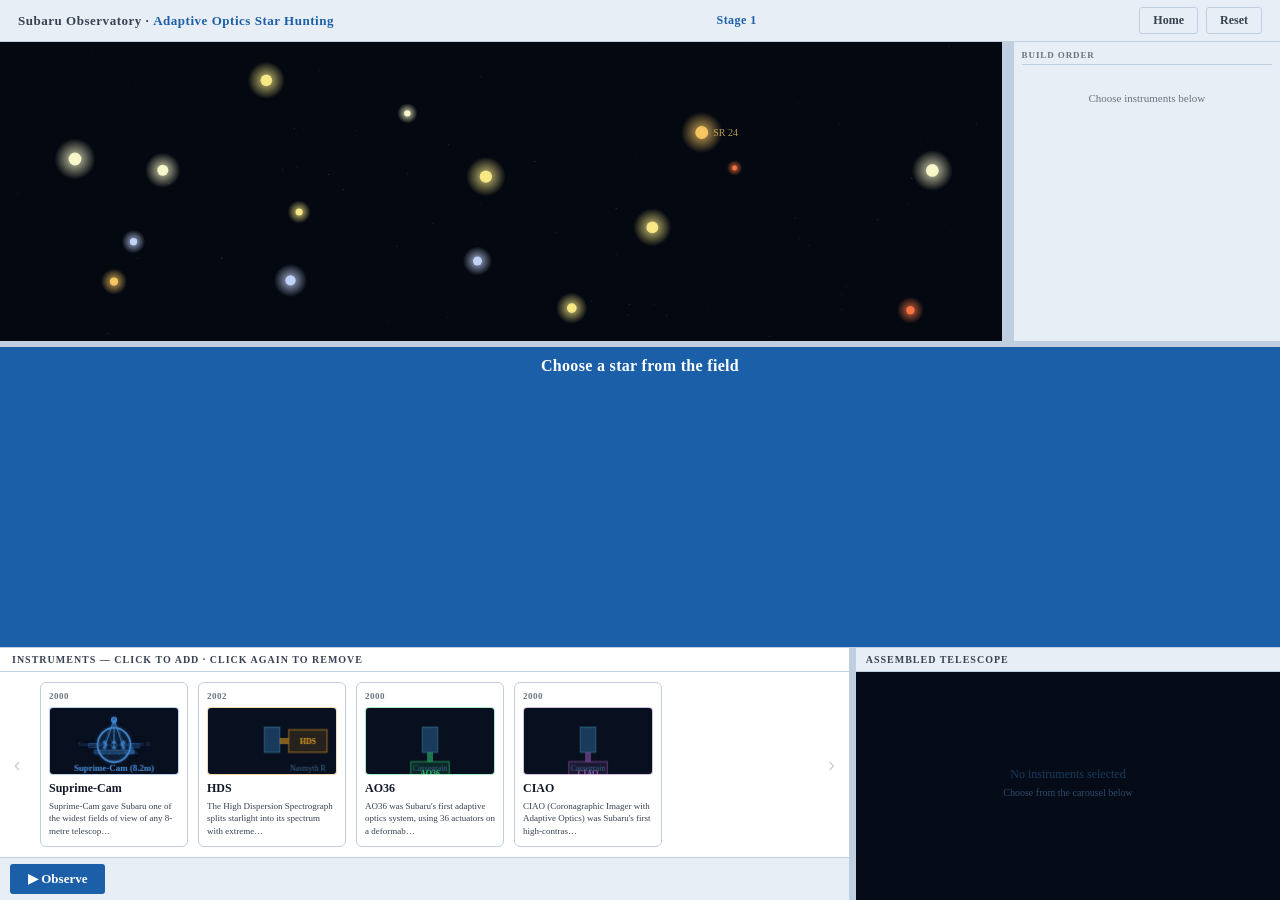
==== games/ao-hunter/index.html @ 118914b2 "feat: add Adaptive Optics Star Hunting game, games/ao-hunter/ — new beginner direct-imaging game (re" ====
<!DOCTYPE html>
<html lang="en">
<head>
<meta charset="UTF-8">
<meta name="viewport" content="width=device-width,initial-scale=1.0">
<title>Adaptive Optics Star Hunting — Subaru Observatory</title>
<link rel="stylesheet" href="css/game.css">
</head>
<body>

<!-- REWARD OVERLAY -->
<div id="reward-overlay"></div>

<div class="shell">

  <!-- NAV -->
  <nav>
    <div class="nav-logo">Subaru Observatory · <span>Adaptive Optics Star Hunting</span></div>
    <span id="stage-label">Stage 1</span>
    <div class="nav-right">
      <button class="nav-btn" id="pm-btn">Show proper motion</button>
      <button class="nav-btn" onclick="window.location.href='../../index.html'">Home</button>
      <button class="nav-btn" onclick="if(confirm('Reset all progress?')){resetProgress();location.reload();}">Reset</button>
    </div>
  </nav>

  <!-- UPPER ROW: star field | star view | pallet -->
  <div class="upper-row">

    <!-- Star field (expands when no star selected) -->
    <div id="sf-wrap">
      <canvas id="sf-canvas"></canvas>
    </div>

    <div class="v-divider" id="div-sf-sv"></div>
    <!-- Current targeted star view -->
    <div id="sv-wrap" style="display:none;">
      <canvas id="sv-canvas"></canvas>
    </div>

    <div class="v-divider" id="div-sv-pallet"></div>
    <!-- Instrument order pallet -->
    <div id="pallet-col">
      <div class="pallet-label">Build order</div>
      <div class="pallet-empty">Choose instruments below</div>
    </div>

  </div><!-- end upper-row -->

  <!-- Drag handle between upper row and instruction bar (resizes upper/lower split) -->
  <div class="h-divider" id="div-upper-lower"></div>

  <!-- INSTRUCTION BAR — drag to resize upper/lower split -->
  <div id="instruction-bar" title="Drag to resize">Choose a star from the field on the left.</div>

  <!-- LOWER ROW: carousel | construction -->
  <div class="lower-row">

    <!-- Instrument carousel -->
    <div class="carousel-wrap">
      <div class="carousel-header">Instruments — click to add · click again to remove</div>
      <div class="carousel-body">
        <button class="carousel-arrow" id="carousel-left" onclick="carouselLeft()">‹</button>
        <div id="carousel-rail"></div>
        <button class="carousel-arrow" id="carousel-right" onclick="carouselRight()">›</button>
      </div>
      <div class="carousel-footer">
        <button id="observe-btn">▶ Observe</button>
        <div id="result-banner"></div>
      </div>
    </div>

    <div class="v-divider" id="div-carousel-construct"></div>
    <!-- Construction / assembled telescope view -->
    <div class="construction-wrap">
      <div class="construction-header">Assembled telescope</div>
      <canvas id="construction-canvas"></canvas>
    </div>

  </div>

</div><!-- end shell -->

<!-- Hidden demo input — revealed by pressing Shift+D twice -->
<input id="demo-code-input" type="text" placeholder="demo code…" autocomplete="off" spellcheck="false">

<script>
// Reveal demo input on Shift+D twice
let demoKeyCount=0;
document.addEventListener('keydown',e=>{
  if(e.shiftKey&&e.key==='D'){
    demoKeyCount++;
    if(demoKeyCount>=2){
      demoKeyCount=0;
      const inp=document.getElementById('demo-code-input');
      inp.classList.toggle('visible');
      if(inp.classList.contains('visible')) inp.focus();
    }
  } else { demoKeyCount=0; }
});
</script>

<!-- Scripts in dependency order -->
<script src="js/data-instruments.js"></script>
<script src="js/data-stars.js"></script>
<script src="js/state.js"></script>
<script src="js/starfield.js"></script>
<script src="js/starview.js"></script>
<script src="js/instruments.js"></script>
<script src="js/game.js"></script>


<script>
/* ── Resize drag handles ── */
(function() {
  // Horizontal drag: dragging right → left panel grows
  function hDrag(divEl, getLeft, setLeft, minLeft) {
    if (!divEl) return;
    let down=false, startX=0, startW=0;
    divEl.addEventListener('mousedown', e => {
      down=true; startX=e.clientX; startW=getLeft();
      divEl.classList.add('dragging');
      document.body.style.cursor='col-resize';
      document.body.style.userSelect='none';
      e.preventDefault();
    });
    window.addEventListener('mousemove', e => {
      if (!down) return;
      const newW = Math.max(minLeft, startW + (e.clientX - startX));
      setLeft(newW);
    });
    window.addEventListener('mouseup', () => {
      if (!down) return; down=false;
      divEl.classList.remove('dragging');
      document.body.style.cursor=''; document.body.style.userSelect='';
    });
  }

  // Vertical drag: dragging DOWN → upper panel grows, lower panel shrinks
  function vDrag(divEl, getUpper, setUpper, minUpper, minLower) {
    if (!divEl) return;
    let down=false, startY=0, startH=0;
    divEl.addEventListener('mousedown', e => {
      down=true; startY=e.clientY; startH=getUpper();
      divEl.classList.add('dragging');
      document.body.style.cursor='row-resize';
      document.body.style.userSelect='none';
      e.preventDefault();
    });
    window.addEventListener('mousemove', e => {
      if (!down) return;
      // dy positive = dragged down = upper grows
      const newH = Math.max(minUpper, startH + (e.clientY - startY));
      const shell = document.querySelector('.shell');
      const totalH = shell ? shell.offsetHeight : window.innerHeight;
      const navH   = document.querySelector('nav')?.offsetHeight   || 38;
      const instrH = document.getElementById('instruction-bar')?.offsetHeight || 42;
      const maxH   = totalH - navH - instrH - minLower - 10;
      setUpper(Math.min(newH, maxH));
    });
    window.addEventListener('mouseup', () => {
      if (!down) return; down=false;
      divEl.classList.remove('dragging');
      document.body.style.cursor=''; document.body.style.userSelect='';
    });
  }

  const sfWrap  = document.getElementById('sf-wrap');
  const svWrap  = document.getElementById('sv-wrap');
  const pCol    = document.getElementById('pallet-col');
  const upper   = document.querySelector('.upper-row');
  const carWrap = document.querySelector('.carousel-wrap');
  const conWrap = document.querySelector('.construction-wrap');

  // sf ↔ sv: drag right to make star field wider
  hDrag(document.getElementById('div-sf-sv'),
    ()=>sfWrap.offsetWidth,
    w=>{ sfWrap.style.flex='none'; sfWrap.style.width=w+'px'; },
    100
  );

  // sv ↔ pallet: drag right to make star view wider
  hDrag(document.getElementById('div-sv-pallet'),
    ()=>svWrap.offsetWidth,
    w=>{ svWrap.style.flex='none'; svWrap.style.width=w+'px'; },
    80
  );

  // Drag the instruction bar itself to resize upper/lower split
  const instrBar = document.getElementById('instruction-bar');
  vDrag(instrBar,
    ()=>upper.offsetHeight,
    h=>{ upper.style.flex='none'; upper.style.height=h+'px'; },
    80, 80
  );
  // Also keep the explicit divider as fallback
  vDrag(document.getElementById('div-upper-lower'),
    ()=>upper.offsetHeight,
    h=>{ upper.style.flex='none'; upper.style.height=h+'px'; },
    80, 80
  );

  // carousel ↔ construction: drag right to make carousel wider
  hDrag(document.getElementById('div-carousel-construct'),
    ()=>carWrap.offsetWidth,
    w=>{ carWrap.style.flex='none'; carWrap.style.width=w+'px'; },
    120
  );
})();
</script>
</body>
</html>
---- games/ao-hunter/css/game.css ----
/* ============================================================
   game.css — Adaptive Optics Star Hunting
   White theme matching professional simulator
   ============================================================ */
*, *::before, *::after { box-sizing:border-box; margin:0; padding:0; }

:root {
  /* Light theme matching professional sim */
  --bg:      #ffffff;
  --deep:    #f0f4f8;
  --panel:   #e8eef5;
  --p2:      #d4e0ed;
  --border:  #c0cfe0;
  --accent:  #1a5fa8;
  --gold:    #b07800;
  --green:   #1a7a32;
  --red:     #c0222a;
  --text:    #111827;
  --muted:   #374151;
  --dim:     #6b7280;
  /* Canvas backgrounds stay dark — astronomical images */
  --canvas-bg: #040810;
}

html, body {
  height:100%;
  background:var(--bg);
  color:var(--text);
  font-family:'Times New Roman', Times, serif;
  overflow:hidden;
}

/* ── OUTER SHELL ──
   rows: nav | upper-row | instruction | lower-row
   instruction sits BELOW the entire upper area ── */
.shell {
  height:100vh;
  display:grid;
  grid-template-rows: auto 1fr auto 1fr;
}

/* ── NAV ── */
nav {
  display:flex; align-items:center; justify-content:space-between;
  padding:7px 18px;
  background:var(--panel);
  border-bottom:1px solid var(--border);
  gap:10px; flex-wrap:wrap; flex-shrink:0;
}
.nav-logo { font-size:13px; color:var(--muted); letter-spacing:.04em; font-weight:600; }
.nav-logo span { color:var(--accent); font-weight:700; }
#stage-label {
  font-size:12px; font-weight:700; color:var(--accent);
  letter-spacing:.04em;
}
.nav-right { display:flex; gap:8px; align-items:center; }
#pm-btn { display:none; }
.nav-btn {
  padding:5px 13px; background:transparent; border:1px solid var(--border);
  border-radius:3px; color:var(--muted); font-family:inherit; font-size:12px;
  font-weight:600; cursor:pointer; transition:border-color .2s, color .2s;
}
.nav-btn:hover { border-color:var(--accent); color:var(--accent); }

/* ── UPPER ROW: star field | star view | pallet ── */
.upper-row {
  display:flex;
  border-bottom:1px solid var(--border);
  overflow:hidden;
  min-height:0;
}

/* Star field */
#sf-wrap {
  flex:4; position:relative; overflow:hidden;
  border-right:1px solid var(--border);
  transition:flex .35s ease;
  cursor:crosshair;
  background:var(--canvas-bg);
}
#sf-canvas { display:block; width:100%; height:100%; }

/* Star view */
#sv-wrap {
  flex:2; position:relative; overflow:hidden;
  border-right:1px solid var(--border);
  cursor:pointer;
  background:var(--canvas-bg);
}
#sv-canvas { display:block; width:100%; height:100%; }
#sv-wrap::after {
  content:'Click to observe';
  position:absolute; bottom:8px; left:50%;
  transform:translateX(-50%);
  font-size:11px; font-weight:600;
  color:rgba(176,120,0,0.8);
  pointer-events:none; white-space:nowrap;
}

/* Instrument order pallet column */
#pallet-col {
  flex:1; display:flex; flex-direction:column; gap:5px;
  padding:8px; overflow-y:auto;
  background:var(--panel);
  min-width:110px;
  border-left:1px solid var(--border);
  scrollbar-width:thin; scrollbar-color:var(--border) transparent;
}
.pallet-label {
  font-size:9px; font-weight:700; letter-spacing:.1em; color:var(--dim);
  text-transform:uppercase; padding-bottom:4px;
  border-bottom:1px solid var(--border); margin-bottom:2px; flex-shrink:0;
}
.pallet-empty { font-size:11px; color:var(--dim); text-align:center; margin-top:20px; }
.pallet-item {
  display:flex; align-items:center; gap:5px;
  background:var(--bg); border:1.5px solid; border-radius:3px;
  padding:5px 7px; flex-shrink:0;
}
.pallet-num  { font-size:10px; color:var(--dim); width:14px; flex-shrink:0; font-weight:700; }
.pallet-icon { font-size:14px; flex-shrink:0; }
.pallet-name { font-size:11px; color:var(--text); line-height:1.2; font-weight:600; }
.pallet-reset {
  margin-top:auto; padding:6px; background:transparent; border:1px solid var(--border);
  border-radius:3px; color:var(--dim); font-family:inherit; font-size:11px;
  cursor:pointer; text-align:center; transition:border-color .2s, color .2s;
}
.pallet-reset:hover { border-color:var(--red); color:var(--red); }

/* ── INSTRUCTION BAR — below the full upper row ── */
#instruction-bar {
  background:var(--accent);
  padding:10px 24px;
  font-size:16px;
  font-weight:700;
  color:#fff;
  text-align:center;
  flex-shrink:0;
  letter-spacing:.02em;
  border-bottom:1px solid var(--border);
}

/* ── LOWER ROW: carousel | construction ── */
.lower-row {
  display:flex;
  overflow:hidden;
  min-height:0;
}

/* Instrument carousel */
.carousel-wrap {
  flex:2; display:flex; flex-direction:column;
  border-right:1px solid var(--border);
  min-width:0; background:var(--bg);
}
.carousel-header {
  font-size:10px; letter-spacing:.1em; color:var(--muted); text-transform:uppercase;
  font-weight:700; padding:6px 12px; border-bottom:1px solid var(--border); flex-shrink:0;
}
.carousel-body {
  flex:1; display:flex; align-items:stretch; overflow:hidden; position:relative;
}
.carousel-arrow {
  width:34px; flex-shrink:0; background:transparent; border:none;
  color:var(--muted); font-size:20px; cursor:pointer; transition:color .15s;
  display:flex; align-items:center; justify-content:center;
}
.carousel-arrow:hover { color:var(--accent); }
#carousel-rail {
  flex:1; display:flex; gap:10px; overflow-x:auto; padding:10px 6px;
  scroll-behavior:smooth; scrollbar-width:none; align-items:flex-start;
}
#carousel-rail::-webkit-scrollbar { display:none; }

/* Instrument cards */
.instr-card {
  flex-shrink:0; width:148px;
  background:var(--bg); border:1.5px solid var(--border); border-radius:6px;
  padding:8px; cursor:pointer; transition:border-color .2s, transform .15s, box-shadow .15s;
  display:flex; flex-direction:column; gap:4px;
  user-select:none;
}
.instr-card:hover {
  border-color:var(--accent); transform:translateY(-2px);
  box-shadow:0 4px 12px rgba(26,95,168,0.12);
}
.instr-card.selected {
  border-color:var(--gold); background:#fff8e8;
  box-shadow:0 2px 8px rgba(176,120,0,0.15);
}
.instr-year  { font-size:9px; color:var(--dim); letter-spacing:.06em; font-weight:600; }
.instr-icon-wrap {
  width:100%; height:68px; border-radius:4px; border:1px solid var(--border);
  display:flex; align-items:center; justify-content:center;
  margin:2px 0; overflow:hidden; background:var(--deep);
  position:relative;
}
/* Canvas inside icon wrap — for SVG drawn instruments */
.instr-icon-wrap canvas {
  width:100%; height:100%; display:block;
}
.instr-name  { font-size:12px; font-weight:700; color:var(--text); }
.instr-role  { font-size:9px; color:var(--muted); line-height:1.4; }

/* Construction view */
.construction-wrap {
  flex:1; display:flex; flex-direction:column;
  min-width:0; background:var(--deep);
  border-left:1px solid var(--border);
}
.construction-header {
  font-size:10px; letter-spacing:.1em; color:var(--muted); text-transform:uppercase;
  font-weight:700; padding:6px 10px; border-bottom:1px solid var(--border); flex-shrink:0;
  background:var(--panel);
}
#construction-canvas { flex:1; display:block; width:100%; background:var(--canvas-bg); }

/* Observe button & result banner */
.carousel-footer {
  display:flex; align-items:center; gap:8px;
  padding:6px 10px; border-top:1px solid var(--border); flex-shrink:0;
  background:var(--panel);
}
#observe-btn {
  padding:7px 18px; background:var(--accent); border:none;
  border-radius:3px; color:#fff; font-family:inherit; font-size:13px;
  font-weight:700; cursor:pointer; transition:background .2s;
}
#observe-btn:hover { background:#143f7a; }
#result-banner {
  flex:1; font-size:12px; font-weight:700; padding:4px 8px;
  border-radius:3px; display:none;
}
#result-banner.success { background:#e8f5ec; color:var(--green); border:1px solid #86c895; }
#result-banner.miss    { background:#fde8e8; color:var(--red);   border:1px solid #f09090; }

/* ── REWARD OVERLAY ── */
#reward-overlay {
  position:fixed; inset:0; z-index:200;
  background:rgba(255,255,255,.94);
  display:none; align-items:center; justify-content:center;
}
.reward-box {
  background:var(--bg); border:1.5px solid var(--border);
  border-radius:8px; padding:28px 32px; max-width:500px; width:90%;
  display:flex; flex-direction:column; gap:14px; text-align:center;
  box-shadow:0 12px 40px rgba(26,95,168,0.14);
}
.reward-title  { font-size:26px; color:var(--gold); font-weight:700; }
.reward-result { font-size:14px; color:var(--muted); line-height:1.75; }
.stage-unlock  {
  font-size:13px; font-weight:700; color:var(--accent);
  padding:7px 12px; border:1.5px solid var(--accent); border-radius:4px;
  background:#e8f0fb;
}
.reward-new    {
  font-size:10px; color:var(--dim); letter-spacing:.1em; text-transform:uppercase; font-weight:700;
}
.reward-instr  {
  border:2px solid; border-radius:6px; padding:14px;
  display:flex; flex-direction:column; gap:6px; text-align:left;
  background:var(--deep);
}
.reward-icon   { font-size:28px; }
.reward-iname  { font-size:16px; font-weight:700; color:var(--text); }
.reward-iyear  { font-size:11px; color:var(--dim); font-weight:600; }
.reward-idesc  { font-size:12px; color:var(--muted); line-height:1.65; }
.reward-btn {
  padding:9px 26px; background:var(--accent); border:none; border-radius:4px;
  color:#fff; font-family:inherit; font-size:14px; font-weight:700;
  cursor:pointer; align-self:center; transition:background .2s;
}
.reward-btn:hover { background:#143f7a; }

/* ── DEMO INPUT ── */
#demo-code-input {
  position:fixed; bottom:-60px; left:50%; transform:translateX(-50%);
  opacity:0; pointer-events:none; width:220px; padding:5px 10px;
  background:var(--bg); border:1.5px solid var(--border);
  color:var(--text); font-family:monospace; font-size:12px;
  border-radius:3px; transition:bottom .3s, opacity .3s;
  box-shadow:0 4px 12px rgba(0,0,0,0.12);
}
#demo-code-input.visible {
  bottom:12px; opacity:1; pointer-events:all;
}

/* ── PALLET HIGHLIGHT during observation ── */
.pallet-item.pallet-active {
  animation: palettePulse .7s ease-in-out infinite alternate;
  border-width: 2px !important;
}
@keyframes palettePulse {
  from { opacity:1; }
  to   { opacity:.55; }
}
.pallet-item.pallet-done {
  opacity: .55;
}
.pallet-active-label {
  font-size: 9px; color: var(--gold); font-weight: 700;
  margin-left: auto; white-space: nowrap;
}

/* ── DRAG RESIZE HANDLES ── */
/* Vertical dividers (between columns in upper and lower rows) */
.v-divider {
  width: 5px; flex-shrink: 0;
  background: var(--border); cursor: col-resize;
  transition: background .15s; z-index: 10; position: relative;
}
.v-divider:hover, .v-divider.dragging { background: var(--accent); }

/* Horizontal divider between upper-row and instruction bar */
.h-divider {
  height: 5px; flex-shrink: 0;
  background: var(--border); cursor: row-resize;
  transition: background .15s; z-index: 10;
}
.h-divider:hover, .h-divider.dragging { background: var(--accent); }

/* Horizontal divider between instruction bar and lower-row */
/* (instruction bar is not resizable) */
#instruction-bar { cursor: row-resize; }
#instruction-bar:hover { filter: brightness(1.08); }
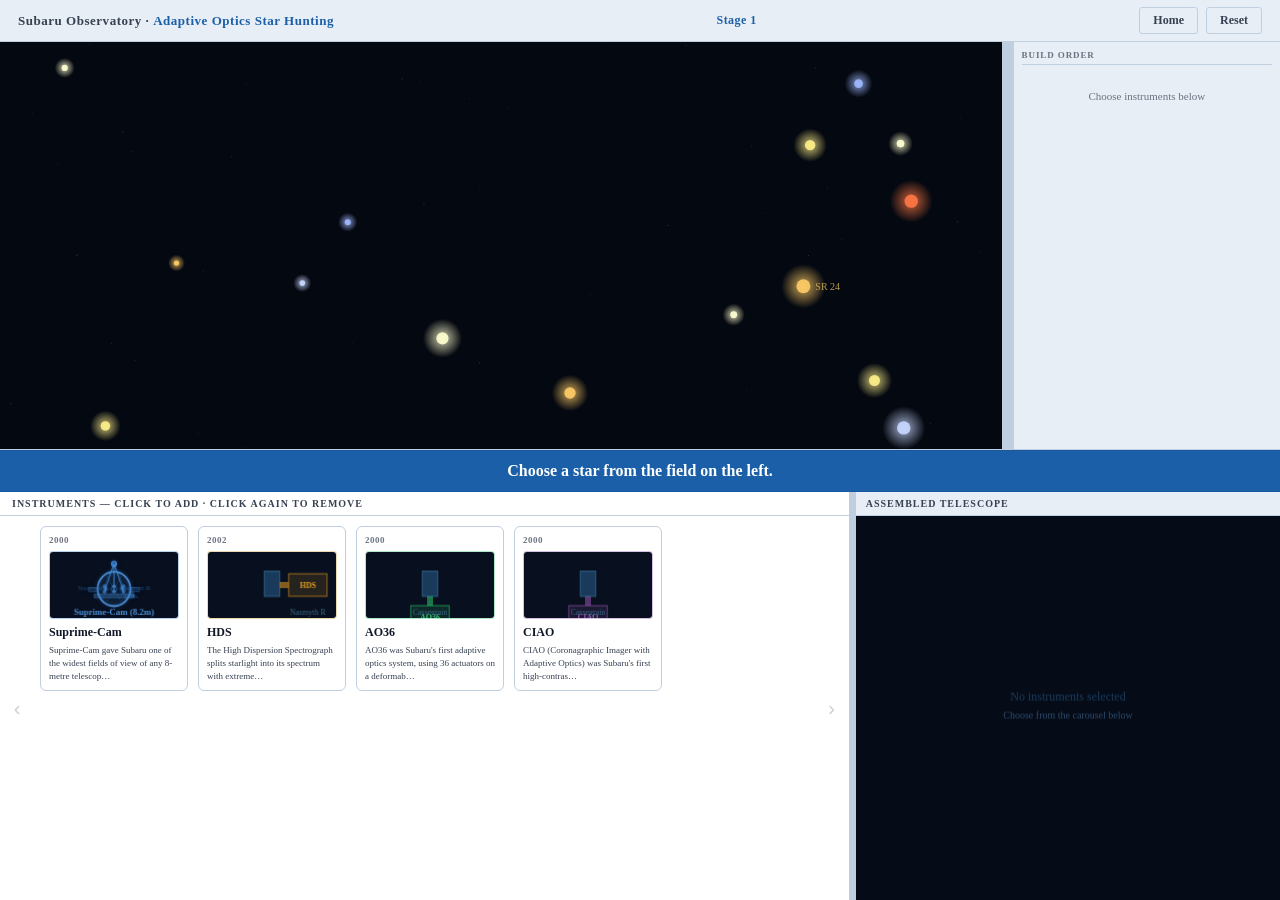
==== commit 0afbff2a: "Simplify observation flow: buttons inside star view, fixed instruction bar height, no-planet confirm" ====
--- a/games/ao-hunter/index.html
+++ b/games/ao-hunter/index.html
@@ -24,21 +24,31 @@
     </div>
   </nav>
 
-  <!-- UPPER ROW: star field | star view | pallet -->
+  <!-- UPPER ROW: star field | star view | pallet
+       instruction bar is OUTSIDE this row so it never stretches -->
   <div class="upper-row">
 
-    <!-- Star field (expands when no star selected) -->
+    <!-- Star field -->
     <div id="sf-wrap">
       <canvas id="sf-canvas"></canvas>
     </div>
 
     <div class="v-divider" id="div-sf-sv"></div>
-    <!-- Current targeted star view -->
+
+    <!-- Current targeted star view — buttons live inside here -->
     <div id="sv-wrap" style="display:none;">
       <canvas id="sv-canvas"></canvas>
+      <!-- Buttons overlaid on top of the star view canvas -->
+      <div id="sv-buttons">
+        <button id="observe-btn" onclick="triggerObservation()">▶ Observe</button>
+        <button id="no-planet-btn" onclick="confirmNoPlanet()" style="display:none;">
+          ✕ No exoplanet visible
+        </button>
+      </div>
     </div>
 
     <div class="v-divider" id="div-sv-pallet"></div>
+
     <!-- Instrument order pallet -->
     <div id="pallet-col">
       <div class="pallet-label">Build order</div>
@@ -47,11 +57,9 @@
 
   </div><!-- end upper-row -->
 
-  <!-- Drag handle between upper row and instruction bar (resizes upper/lower split) -->
-  <div class="h-divider" id="div-upper-lower"></div>
-
-  <!-- INSTRUCTION BAR — drag to resize upper/lower split -->
-  <div id="instruction-bar" title="Drag to resize">Choose a star from the field on the left.</div>
+  <!-- INSTRUCTION BAR — fixed auto height, never stretches.
+       Drag this bar to resize upper vs lower split. -->
+  <div id="instruction-bar">Choose a star from the field on the left.</div>
 
   <!-- LOWER ROW: carousel | construction -->
   <div class="lower-row">
@@ -64,13 +72,10 @@
         <div id="carousel-rail"></div>
         <button class="carousel-arrow" id="carousel-right" onclick="carouselRight()">›</button>
       </div>
-      <div class="carousel-footer">
-        <button id="observe-btn">▶ Observe</button>
-        <div id="result-banner"></div>
-      </div>
     </div>
 
     <div class="v-divider" id="div-carousel-construct"></div>
+
     <!-- Construction / assembled telescope view -->
     <div class="construction-wrap">
       <div class="construction-header">Assembled telescope</div>
@@ -81,22 +86,23 @@
 
 </div><!-- end shell -->
 
+<!-- Result banner — sits outside the layout so it never affects heights -->
+<div id="result-banner"></div>
+
 <!-- Hidden demo input — revealed by pressing Shift+D twice -->
 <input id="demo-code-input" type="text" placeholder="demo code…" autocomplete="off" spellcheck="false">
 
 <script>
-// Reveal demo input on Shift+D twice
-let demoKeyCount=0;
+// Demo input reveal
+let _dk=0;
 document.addEventListener('keydown',e=>{
-  if(e.shiftKey&&e.key==='D'){
-    demoKeyCount++;
-    if(demoKeyCount>=2){
-      demoKeyCount=0;
+  if(e.shiftKey&&e.key==='D'){ _dk++;
+    if(_dk>=2){ _dk=0;
       const inp=document.getElementById('demo-code-input');
       inp.classList.toggle('visible');
       if(inp.classList.contains('visible')) inp.focus();
     }
-  } else { demoKeyCount=0; }
+  } else { _dk=0; }
 });
 </script>
 
@@ -109,59 +115,51 @@
 <script src="js/instruments.js"></script>
 <script src="js/game.js"></script>
 
-
 <script>
-/* ── Resize drag handles ── */
-(function() {
-  // Horizontal drag: dragging right → left panel grows
-  function hDrag(divEl, getLeft, setLeft, minLeft) {
-    if (!divEl) return;
-    let down=false, startX=0, startW=0;
-    divEl.addEventListener('mousedown', e => {
-      down=true; startX=e.clientX; startW=getLeft();
-      divEl.classList.add('dragging');
-      document.body.style.cursor='col-resize';
-      document.body.style.userSelect='none';
+/* ── Drag resize ── */
+(function(){
+  function hDrag(el, getW, setW, min){
+    if(!el) return;
+    let down=false, x0=0, w0=0;
+    el.addEventListener('mousedown', e=>{
+      down=true; x0=e.clientX; w0=getW();
+      el.classList.add('dragging');
+      document.body.style.cssText='cursor:col-resize;user-select:none';
       e.preventDefault();
     });
-    window.addEventListener('mousemove', e => {
-      if (!down) return;
-      const newW = Math.max(minLeft, startW + (e.clientX - startX));
-      setLeft(newW);
+    window.addEventListener('mousemove', e=>{
+      if(!down) return;
+      setW(Math.max(min, w0+(e.clientX-x0)));
     });
-    window.addEventListener('mouseup', () => {
-      if (!down) return; down=false;
-      divEl.classList.remove('dragging');
-      document.body.style.cursor=''; document.body.style.userSelect='';
+    window.addEventListener('mouseup', ()=>{
+      if(!down) return; down=false;
+      el.classList.remove('dragging');
+      document.body.style.cssText='';
     });
   }
 
-  // Vertical drag: dragging DOWN → upper panel grows, lower panel shrinks
-  function vDrag(divEl, getUpper, setUpper, minUpper, minLower) {
-    if (!divEl) return;
-    let down=false, startY=0, startH=0;
-    divEl.addEventListener('mousedown', e => {
-      down=true; startY=e.clientY; startH=getUpper();
-      divEl.classList.add('dragging');
-      document.body.style.cursor='row-resize';
-      document.body.style.userSelect='none';
+  function vDrag(el, getH, setH, minUp, minDn){
+    if(!el) return;
+    let down=false, y0=0, h0=0;
+    el.addEventListener('mousedown', e=>{
+      // Only start drag on the bar itself, not on text clicks
+      down=true; y0=e.clientY; h0=getH();
+      el.classList.add('dragging');
+      document.body.style.cssText='cursor:row-resize;user-select:none';
       e.preventDefault();
     });
-    window.addEventListener('mousemove', e => {
-      if (!down) return;
-      // dy positive = dragged down = upper grows
-      const newH = Math.max(minUpper, startH + (e.clientY - startY));
-      const shell = document.querySelector('.shell');
-      const totalH = shell ? shell.offsetHeight : window.innerHeight;
-      const navH   = document.querySelector('nav')?.offsetHeight   || 38;
-      const instrH = document.getElementById('instruction-bar')?.offsetHeight || 42;
-      const maxH   = totalH - navH - instrH - minLower - 10;
-      setUpper(Math.min(newH, maxH));
+    window.addEventListener('mousemove', e=>{
+      if(!down) return;
+      const nav   = document.querySelector('nav').offsetHeight;
+      const instr = document.getElementById('instruction-bar').offsetHeight;
+      const total = document.querySelector('.shell').offsetHeight;
+      const maxH  = total - nav - instr - minDn - 10;
+      setH(Math.min(maxH, Math.max(minUp, h0+(e.clientY-y0))));
     });
-    window.addEventListener('mouseup', () => {
-      if (!down) return; down=false;
-      divEl.classList.remove('dragging');
-      document.body.style.cursor=''; document.body.style.userSelect='';
+    window.addEventListener('mouseup', ()=>{
+      if(!down) return; down=false;
+      el.classList.remove('dragging');
+      document.body.style.cssText='';
     });
   }
 
@@ -171,41 +169,24 @@
   const upper   = document.querySelector('.upper-row');
   const carWrap = document.querySelector('.carousel-wrap');
   const conWrap = document.querySelector('.construction-wrap');
+  const instrBar= document.getElementById('instruction-bar');
 
-  // sf ↔ sv: drag right to make star field wider
   hDrag(document.getElementById('div-sf-sv'),
     ()=>sfWrap.offsetWidth,
-    w=>{ sfWrap.style.flex='none'; sfWrap.style.width=w+'px'; },
-    100
-  );
+    w=>{ sfWrap.style.flex='none'; sfWrap.style.width=w+'px'; }, 100);
 
-  // sv ↔ pallet: drag right to make star view wider
   hDrag(document.getElementById('div-sv-pallet'),
     ()=>svWrap.offsetWidth,
-    w=>{ svWrap.style.flex='none'; svWrap.style.width=w+'px'; },
-    80
-  );
+    w=>{ svWrap.style.flex='none'; svWrap.style.width=w+'px'; }, 80);
 
-  // Drag the instruction bar itself to resize upper/lower split
-  const instrBar = document.getElementById('instruction-bar');
+  // Instruction bar itself is the resize handle for upper/lower split
   vDrag(instrBar,
     ()=>upper.offsetHeight,
-    h=>{ upper.style.flex='none'; upper.style.height=h+'px'; },
-    80, 80
-  );
-  // Also keep the explicit divider as fallback
-  vDrag(document.getElementById('div-upper-lower'),
-    ()=>upper.offsetHeight,
-    h=>{ upper.style.flex='none'; upper.style.height=h+'px'; },
-    80, 80
-  );
+    h=>{ upper.style.flex='none'; upper.style.height=h+'px'; }, 80, 80);
 
-  // carousel ↔ construction: drag right to make carousel wider
   hDrag(document.getElementById('div-carousel-construct'),
     ()=>carWrap.offsetWidth,
-    w=>{ carWrap.style.flex='none'; carWrap.style.width=w+'px'; },
-    120
-  );
+    w=>{ carWrap.style.flex='none'; carWrap.style.width=w+'px'; }, 120);
 })();
 </script>
 </body>
--- a/games/ao-hunter/css/game.css
+++ b/games/ao-hunter/css/game.css
@@ -5,7 +5,6 @@
 *, *::before, *::after { box-sizing:border-box; margin:0; padding:0; }
 
 :root {
-  /* Light theme matching professional sim */
   --bg:      #ffffff;
   --deep:    #f0f4f8;
   --panel:   #e8eef5;
@@ -18,7 +17,6 @@
   --text:    #111827;
   --muted:   #374151;
   --dim:     #6b7280;
-  /* Canvas backgrounds stay dark — astronomical images */
   --canvas-bg: #040810;
 }
 
@@ -30,39 +28,54 @@
   overflow:hidden;
 }
 
-/* ── OUTER SHELL ──
-   rows: nav | upper-row | instruction | lower-row
-   instruction sits BELOW the entire upper area ── */
+/* ── SHELL: nav | upper | instruction | lower ── */
 .shell {
   height:100vh;
   display:grid;
+  /* instruction bar uses auto so it is always exactly one line tall
+     regardless of how upper or lower rows are resized */
   grid-template-rows: auto 1fr auto 1fr;
+  overflow:hidden;
 }
 
 /* ── NAV ── */
 nav {
   display:flex; align-items:center; justify-content:space-between;
-  padding:7px 18px;
-  background:var(--panel);
+  padding:7px 18px; background:var(--panel);
   border-bottom:1px solid var(--border);
   gap:10px; flex-wrap:wrap; flex-shrink:0;
 }
 .nav-logo { font-size:13px; color:var(--muted); letter-spacing:.04em; font-weight:600; }
 .nav-logo span { color:var(--accent); font-weight:700; }
-#stage-label {
-  font-size:12px; font-weight:700; color:var(--accent);
-  letter-spacing:.04em;
-}
+#stage-label { font-size:12px; font-weight:700; color:var(--accent); letter-spacing:.04em; }
 .nav-right { display:flex; gap:8px; align-items:center; }
 #pm-btn { display:none; }
 .nav-btn {
   padding:5px 13px; background:transparent; border:1px solid var(--border);
   border-radius:3px; color:var(--muted); font-family:inherit; font-size:12px;
-  font-weight:600; cursor:pointer; transition:border-color .2s, color .2s;
+  font-weight:600; cursor:pointer; transition:border-color .2s,color .2s;
 }
 .nav-btn:hover { border-color:var(--accent); color:var(--accent); }
 
-/* ── UPPER ROW: star field | star view | pallet ── */
+/* ── INSTRUCTION BAR ─────────────────────────────────────
+   grid row 3 (auto) — always exactly one line, never grows.
+   cursor:row-resize lets the player drag it to resize upper/lower.
+   ─────────────────────────────────────────────────────── */
+#instruction-bar {
+  background:var(--accent);
+  padding:10px 24px;
+  font-size:16px; font-weight:700; color:#fff;
+  text-align:center;
+  white-space:nowrap; overflow:hidden; text-overflow:ellipsis;
+  /* one line only — no flex-shrink concerns because it is an auto grid row */
+  line-height:1.3;
+  border-top:1px solid rgba(0,0,0,.08);
+  border-bottom:1px solid rgba(0,0,0,.08);
+  cursor:row-resize;
+}
+#instruction-bar:hover { filter:brightness(1.07); }
+
+/* ── UPPER ROW ── */
 .upper-row {
   display:flex;
   border-bottom:1px solid var(--border);
@@ -74,91 +87,96 @@
 #sf-wrap {
   flex:4; position:relative; overflow:hidden;
   border-right:1px solid var(--border);
-  transition:flex .35s ease;
-  cursor:crosshair;
-  background:var(--canvas-bg);
+  transition:flex .3s ease;
+  cursor:crosshair; background:var(--canvas-bg);
 }
 #sf-canvas { display:block; width:100%; height:100%; }
 
-/* Star view */
+/* Star view — position:relative so buttons can overlay it */
 #sv-wrap {
   flex:2; position:relative; overflow:hidden;
   border-right:1px solid var(--border);
-  cursor:pointer;
   background:var(--canvas-bg);
+  min-width:0;
 }
 #sv-canvas { display:block; width:100%; height:100%; }
-#sv-wrap::after {
-  content:'Click to observe';
-  position:absolute; bottom:8px; left:50%;
+
+/* Buttons overlaid on the star view */
+#sv-buttons {
+  position:absolute; bottom:10px; left:50%;
   transform:translateX(-50%);
-  font-size:11px; font-weight:600;
-  color:rgba(176,120,0,0.8);
-  pointer-events:none; white-space:nowrap;
-}
-
-/* Instrument order pallet column */
+  display:flex; gap:8px; flex-wrap:wrap; justify-content:center;
+  pointer-events:none;   /* children re-enable */
+}
+#sv-buttons button {
+  pointer-events:all;
+  padding:7px 16px; border-radius:4px;
+  font-family:'Times New Roman',serif; font-size:13px; font-weight:700;
+  cursor:pointer; transition:opacity .2s, transform .1s;
+  border:none; white-space:nowrap;
+}
+#sv-buttons button:hover { opacity:.88; transform:translateY(-1px); }
+#sv-buttons button:disabled { opacity:.35; cursor:not-allowed; transform:none; }
+
+#observe-btn  { background:var(--accent); color:#fff; }
+#no-planet-btn{ background:#4b5563;       color:#fff; }
+
+/* Pallet */
 #pallet-col {
   flex:1; display:flex; flex-direction:column; gap:5px;
-  padding:8px; overflow-y:auto;
-  background:var(--panel);
-  min-width:110px;
-  border-left:1px solid var(--border);
+  padding:8px; overflow-y:auto; background:var(--panel);
+  min-width:110px; border-left:1px solid var(--border);
   scrollbar-width:thin; scrollbar-color:var(--border) transparent;
 }
 .pallet-label {
   font-size:9px; font-weight:700; letter-spacing:.1em; color:var(--dim);
   text-transform:uppercase; padding-bottom:4px;
-  border-bottom:1px solid var(--border); margin-bottom:2px; flex-shrink:0;
+  border-bottom:1px solid var(--border); flex-shrink:0;
 }
 .pallet-empty { font-size:11px; color:var(--dim); text-align:center; margin-top:20px; }
 .pallet-item {
   display:flex; align-items:center; gap:5px;
   background:var(--bg); border:1.5px solid; border-radius:3px;
-  padding:5px 7px; flex-shrink:0;
+  padding:5px 7px; flex-shrink:0; transition:background .2s;
+}
+.pallet-item.pallet-active {
+  animation:palettePulse .7s ease-in-out infinite alternate;
+  border-width:2px !important;
+}
+@keyframes palettePulse { from{opacity:1} to{opacity:.5} }
+.pallet-item.pallet-done { opacity:.5; }
+.pallet-active-label {
+  font-size:9px; color:var(--gold); font-weight:700;
+  margin-left:auto; white-space:nowrap;
 }
 .pallet-num  { font-size:10px; color:var(--dim); width:14px; flex-shrink:0; font-weight:700; }
 .pallet-icon { font-size:14px; flex-shrink:0; }
 .pallet-name { font-size:11px; color:var(--text); line-height:1.2; font-weight:600; }
 .pallet-reset {
-  margin-top:auto; padding:6px; background:transparent; border:1px solid var(--border);
-  border-radius:3px; color:var(--dim); font-family:inherit; font-size:11px;
-  cursor:pointer; text-align:center; transition:border-color .2s, color .2s;
+  margin-top:auto; padding:6px; background:transparent;
+  border:1px solid var(--border); border-radius:3px;
+  color:var(--dim); font-family:inherit; font-size:11px;
+  cursor:pointer; text-align:center;
 }
 .pallet-reset:hover { border-color:var(--red); color:var(--red); }
 
-/* ── INSTRUCTION BAR — below the full upper row ── */
-#instruction-bar {
-  background:var(--accent);
-  padding:10px 24px;
-  font-size:16px;
-  font-weight:700;
-  color:#fff;
-  text-align:center;
-  flex-shrink:0;
-  letter-spacing:.02em;
-  border-bottom:1px solid var(--border);
-}
-
-/* ── LOWER ROW: carousel | construction ── */
+/* ── LOWER ROW ── */
 .lower-row {
-  display:flex;
-  overflow:hidden;
-  min-height:0;
-}
-
-/* Instrument carousel */
+  display:flex; overflow:hidden; min-height:0;
+}
+
+/* Carousel */
 .carousel-wrap {
   flex:2; display:flex; flex-direction:column;
-  border-right:1px solid var(--border);
-  min-width:0; background:var(--bg);
+  border-right:1px solid var(--border); min-width:0; background:var(--bg);
 }
 .carousel-header {
-  font-size:10px; letter-spacing:.1em; color:var(--muted); text-transform:uppercase;
-  font-weight:700; padding:6px 12px; border-bottom:1px solid var(--border); flex-shrink:0;
+  font-size:10px; letter-spacing:.1em; color:var(--muted);
+  text-transform:uppercase; font-weight:700;
+  padding:6px 12px; border-bottom:1px solid var(--border); flex-shrink:0;
 }
 .carousel-body {
-  flex:1; display:flex; align-items:stretch; overflow:hidden; position:relative;
+  flex:1; display:flex; align-items:stretch; overflow:hidden;
 }
 .carousel-arrow {
   width:34px; flex-shrink:0; background:transparent; border:none;
@@ -167,8 +185,9 @@
 }
 .carousel-arrow:hover { color:var(--accent); }
 #carousel-rail {
-  flex:1; display:flex; gap:10px; overflow-x:auto; padding:10px 6px;
-  scroll-behavior:smooth; scrollbar-width:none; align-items:flex-start;
+  flex:1; display:flex; gap:10px; overflow-x:auto;
+  padding:10px 6px; scroll-behavior:smooth;
+  scrollbar-width:none; align-items:flex-start;
 }
 #carousel-rail::-webkit-scrollbar { display:none; }
 
@@ -176,63 +195,57 @@
 .instr-card {
   flex-shrink:0; width:148px;
   background:var(--bg); border:1.5px solid var(--border); border-radius:6px;
-  padding:8px; cursor:pointer; transition:border-color .2s, transform .15s, box-shadow .15s;
+  padding:8px; cursor:pointer; user-select:none;
+  transition:border-color .2s,transform .15s,box-shadow .15s;
   display:flex; flex-direction:column; gap:4px;
-  user-select:none;
 }
 .instr-card:hover {
   border-color:var(--accent); transform:translateY(-2px);
-  box-shadow:0 4px 12px rgba(26,95,168,0.12);
+  box-shadow:0 4px 12px rgba(26,95,168,.12);
 }
 .instr-card.selected {
   border-color:var(--gold); background:#fff8e8;
-  box-shadow:0 2px 8px rgba(176,120,0,0.15);
+  box-shadow:0 2px 8px rgba(176,120,0,.15);
 }
 .instr-year  { font-size:9px; color:var(--dim); letter-spacing:.06em; font-weight:600; }
 .instr-icon-wrap {
-  width:100%; height:68px; border-radius:4px; border:1px solid var(--border);
+  width:100%; height:68px; border-radius:4px;
+  border:1px solid var(--border); background:var(--deep);
   display:flex; align-items:center; justify-content:center;
-  margin:2px 0; overflow:hidden; background:var(--deep);
-  position:relative;
-}
-/* Canvas inside icon wrap — for SVG drawn instruments */
-.instr-icon-wrap canvas {
-  width:100%; height:100%; display:block;
-}
+  overflow:hidden; margin:2px 0;
+}
+.instr-icon-wrap canvas { width:100%; height:100%; display:block; }
 .instr-name  { font-size:12px; font-weight:700; color:var(--text); }
 .instr-role  { font-size:9px; color:var(--muted); line-height:1.4; }
 
 /* Construction view */
 .construction-wrap {
   flex:1; display:flex; flex-direction:column;
-  min-width:0; background:var(--deep);
-  border-left:1px solid var(--border);
+  min-width:0; background:var(--deep); border-left:1px solid var(--border);
 }
 .construction-header {
-  font-size:10px; letter-spacing:.1em; color:var(--muted); text-transform:uppercase;
-  font-weight:700; padding:6px 10px; border-bottom:1px solid var(--border); flex-shrink:0;
-  background:var(--panel);
+  font-size:10px; letter-spacing:.1em; color:var(--muted);
+  text-transform:uppercase; font-weight:700;
+  padding:6px 10px; border-bottom:1px solid var(--border);
+  flex-shrink:0; background:var(--panel);
 }
 #construction-canvas { flex:1; display:block; width:100%; background:var(--canvas-bg); }
 
-/* Observe button & result banner */
-.carousel-footer {
-  display:flex; align-items:center; gap:8px;
-  padding:6px 10px; border-top:1px solid var(--border); flex-shrink:0;
-  background:var(--panel);
-}
-#observe-btn {
-  padding:7px 18px; background:var(--accent); border:none;
-  border-radius:3px; color:#fff; font-family:inherit; font-size:13px;
-  font-weight:700; cursor:pointer; transition:background .2s;
-}
-#observe-btn:hover { background:#143f7a; }
+/* ── RESULT BANNER — fixed to bottom of screen, never affects layout ── */
 #result-banner {
-  flex:1; font-size:12px; font-weight:700; padding:4px 8px;
-  border-radius:3px; display:none;
-}
-#result-banner.success { background:#e8f5ec; color:var(--green); border:1px solid #86c895; }
-#result-banner.miss    { background:#fde8e8; color:var(--red);   border:1px solid #f09090; }
+  position:fixed; bottom:0; left:0; right:0; z-index:50;
+  display:none; padding:8px 24px; text-align:center;
+  font-size:13px; font-weight:700;
+}
+#result-banner.success { background:#e8f5ec; color:var(--green); border-top:2px solid #86c895; }
+#result-banner.miss    { background:#fde8e8; color:var(--red);   border-top:2px solid #f09090; }
+
+/* ── DRAG DIVIDERS ── */
+.v-divider {
+  width:5px; flex-shrink:0; background:var(--border);
+  cursor:col-resize; transition:background .15s; z-index:10;
+}
+.v-divider:hover, .v-divider.dragging { background:var(--accent); }
 
 /* ── REWARD OVERLAY ── */
 #reward-overlay {
@@ -244,22 +257,19 @@
   background:var(--bg); border:1.5px solid var(--border);
   border-radius:8px; padding:28px 32px; max-width:500px; width:90%;
   display:flex; flex-direction:column; gap:14px; text-align:center;
-  box-shadow:0 12px 40px rgba(26,95,168,0.14);
+  box-shadow:0 12px 40px rgba(26,95,168,.14);
 }
 .reward-title  { font-size:26px; color:var(--gold); font-weight:700; }
 .reward-result { font-size:14px; color:var(--muted); line-height:1.75; }
 .stage-unlock  {
   font-size:13px; font-weight:700; color:var(--accent);
-  padding:7px 12px; border:1.5px solid var(--accent); border-radius:4px;
-  background:#e8f0fb;
-}
-.reward-new    {
-  font-size:10px; color:var(--dim); letter-spacing:.1em; text-transform:uppercase; font-weight:700;
-}
+  padding:7px 12px; border:1.5px solid var(--accent);
+  border-radius:4px; background:#e8f0fb;
+}
+.reward-new    { font-size:10px; color:var(--dim); letter-spacing:.1em; text-transform:uppercase; font-weight:700; }
 .reward-instr  {
   border:2px solid; border-radius:6px; padding:14px;
-  display:flex; flex-direction:column; gap:6px; text-align:left;
-  background:var(--deep);
+  display:flex; flex-direction:column; gap:6px; text-align:left; background:var(--deep);
 }
 .reward-icon   { font-size:28px; }
 .reward-iname  { font-size:16px; font-weight:700; color:var(--text); }
@@ -278,48 +288,7 @@
   opacity:0; pointer-events:none; width:220px; padding:5px 10px;
   background:var(--bg); border:1.5px solid var(--border);
   color:var(--text); font-family:monospace; font-size:12px;
-  border-radius:3px; transition:bottom .3s, opacity .3s;
-  box-shadow:0 4px 12px rgba(0,0,0,0.12);
-}
-#demo-code-input.visible {
-  bottom:12px; opacity:1; pointer-events:all;
-}
-
-/* ── PALLET HIGHLIGHT during observation ── */
-.pallet-item.pallet-active {
-  animation: palettePulse .7s ease-in-out infinite alternate;
-  border-width: 2px !important;
-}
-@keyframes palettePulse {
-  from { opacity:1; }
-  to   { opacity:.55; }
-}
-.pallet-item.pallet-done {
-  opacity: .55;
-}
-.pallet-active-label {
-  font-size: 9px; color: var(--gold); font-weight: 700;
-  margin-left: auto; white-space: nowrap;
-}
-
-/* ── DRAG RESIZE HANDLES ── */
-/* Vertical dividers (between columns in upper and lower rows) */
-.v-divider {
-  width: 5px; flex-shrink: 0;
-  background: var(--border); cursor: col-resize;
-  transition: background .15s; z-index: 10; position: relative;
-}
-.v-divider:hover, .v-divider.dragging { background: var(--accent); }
-
-/* Horizontal divider between upper-row and instruction bar */
-.h-divider {
-  height: 5px; flex-shrink: 0;
-  background: var(--border); cursor: row-resize;
-  transition: background .15s; z-index: 10;
-}
-.h-divider:hover, .h-divider.dragging { background: var(--accent); }
-
-/* Horizontal divider between instruction bar and lower-row */
-/* (instruction bar is not resizable) */
-#instruction-bar { cursor: row-resize; }
-#instruction-bar:hover { filter: brightness(1.08); }+  border-radius:3px; transition:bottom .3s,opacity .3s;
+  box-shadow:0 4px 12px rgba(0,0,0,.12); z-index:300;
+}
+#demo-code-input.visible { bottom:12px; opacity:1; pointer-events:all; }
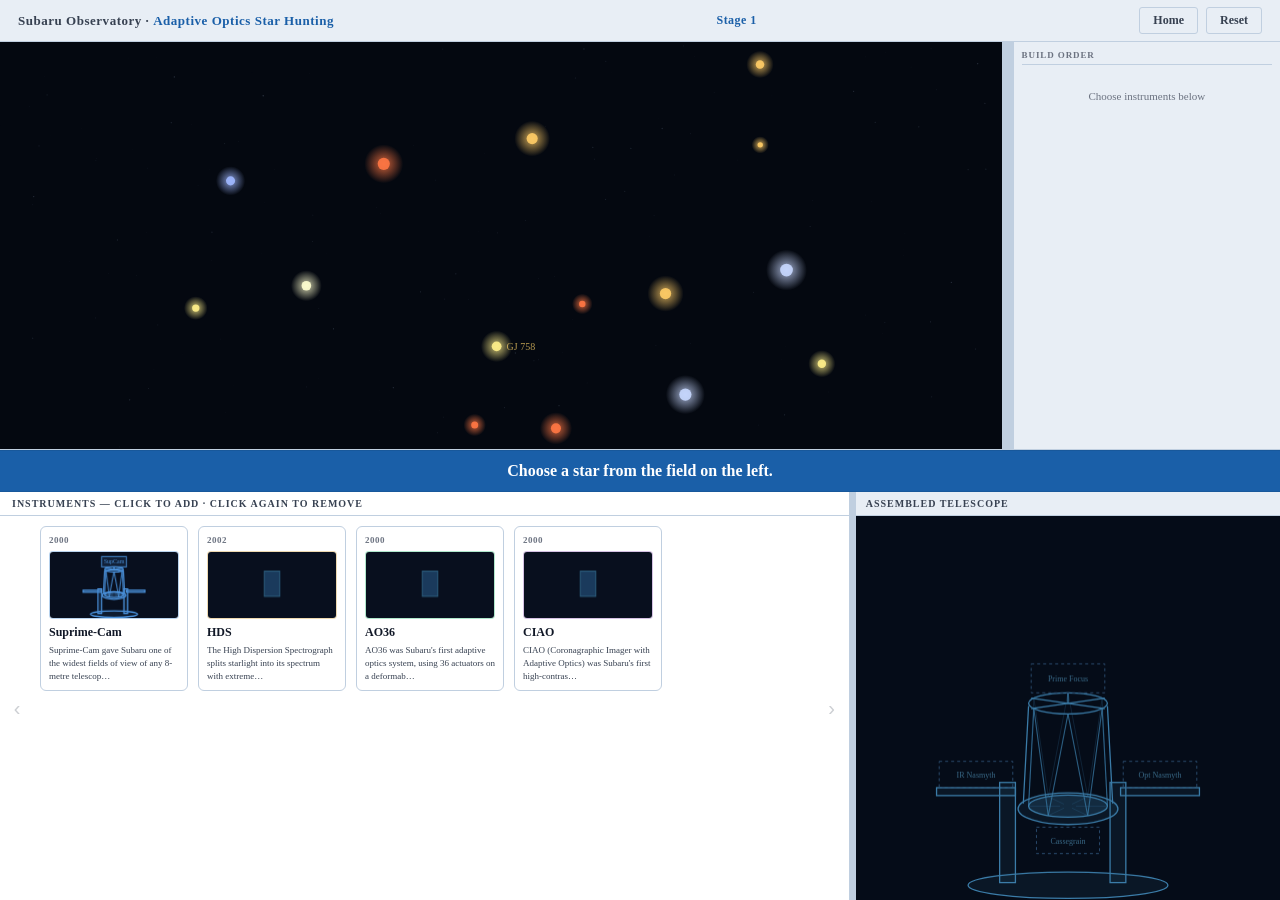
==== commit b4135bf7: "design: Remove proper motion feature" ====
--- a/games/ao-hunter/index.html
+++ b/games/ao-hunter/index.html
@@ -18,7 +18,6 @@
     <div class="nav-logo">Subaru Observatory · <span>Adaptive Optics Star Hunting</span></div>
     <span id="stage-label">Stage 1</span>
     <div class="nav-right">
-      <button class="nav-btn" id="pm-btn">Show proper motion</button>
       <button class="nav-btn" onclick="window.location.href='../../index.html'">Home</button>
       <button class="nav-btn" onclick="if(confirm('Reset all progress?')){resetProgress();location.reload();}">Reset</button>
     </div>
--- a/games/ao-hunter/css/game.css
+++ b/games/ao-hunter/css/game.css
@@ -49,7 +49,6 @@
 .nav-logo span { color:var(--accent); font-weight:700; }
 #stage-label { font-size:12px; font-weight:700; color:var(--accent); letter-spacing:.04em; }
 .nav-right { display:flex; gap:8px; align-items:center; }
-#pm-btn { display:none; }
 .nav-btn {
   padding:5px 13px; background:transparent; border:1px solid var(--border);
   border-radius:3px; color:var(--muted); font-family:inherit; font-size:12px;
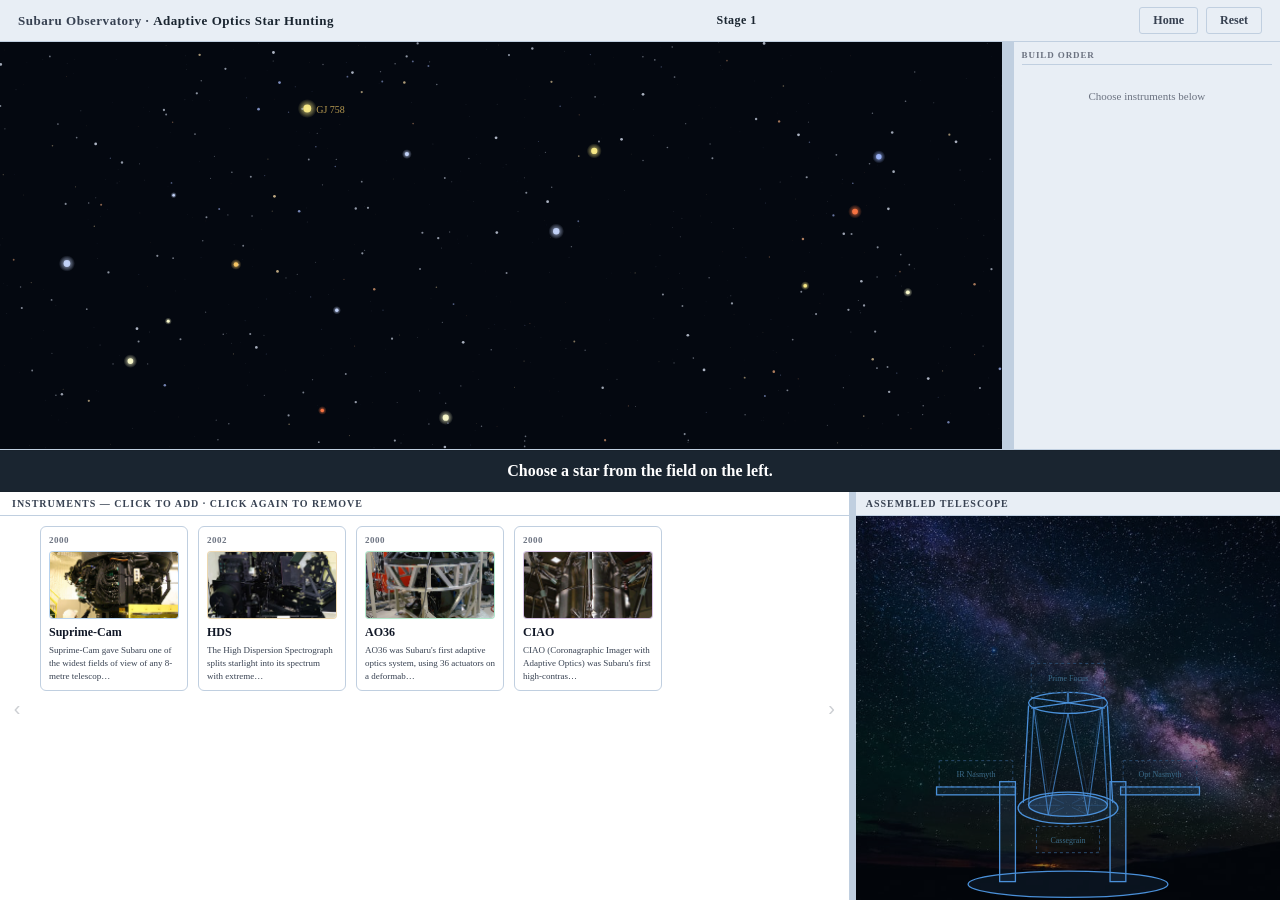
==== commit b969ba90: "feat: Fix observation flow and layout, add instrument images and star field polish Observation flow " ====
--- a/games/ao-hunter/index.html
+++ b/games/ao-hunter/index.html
@@ -154,6 +154,7 @@
       const total = document.querySelector('.shell').offsetHeight;
       const maxH  = total - nav - instr - minDn - 10;
       setH(Math.min(maxH, Math.max(minUp, h0+(e.clientY-y0))));
+      if (typeof renderStarView==='function') { renderStarView(); renderConstructionView(); }
     });
     window.addEventListener('mouseup', ()=>{
       if(!down) return; down=false;
@@ -179,9 +180,10 @@
     w=>{ svWrap.style.flex='none'; svWrap.style.width=w+'px'; }, 80);
 
   // Instruction bar itself is the resize handle for upper/lower split
+  const shell = document.querySelector('.shell');
   vDrag(instrBar,
     ()=>upper.offsetHeight,
-    h=>{ upper.style.flex='none'; upper.style.height=h+'px'; }, 80, 80);
+    h=>{ shell.style.gridTemplateRows = `auto ${h}px auto 1fr`; }, 80, 80);
 
   hDrag(document.getElementById('div-carousel-construct'),
     ()=>carWrap.offsetWidth,
--- a/games/ao-hunter/css/game.css
+++ b/games/ao-hunter/css/game.css
@@ -10,7 +10,7 @@
   --panel:   #e8eef5;
   --p2:      #d4e0ed;
   --border:  #c0cfe0;
-  --accent:  #1a5fa8;
+  --accent:  #1a2530;
   --gold:    #b07800;
   --green:   #1a7a32;
   --red:     #c0222a;
@@ -221,6 +221,7 @@
 .construction-wrap {
   flex:1; display:flex; flex-direction:column;
   min-width:0; background:var(--deep); border-left:1px solid var(--border);
+  min-height:0; overflow:hidden;
 }
 .construction-header {
   font-size:10px; letter-spacing:.1em; color:var(--muted);
@@ -228,7 +229,7 @@
   padding:6px 10px; border-bottom:1px solid var(--border);
   flex-shrink:0; background:var(--panel);
 }
-#construction-canvas { flex:1; display:block; width:100%; background:var(--canvas-bg); }
+#construction-canvas { flex:1; display:block; width:100%; background:var(--canvas-bg);min-height:0; height:100%;}
 
 /* ── RESULT BANNER — fixed to bottom of screen, never affects layout ── */
 #result-banner {
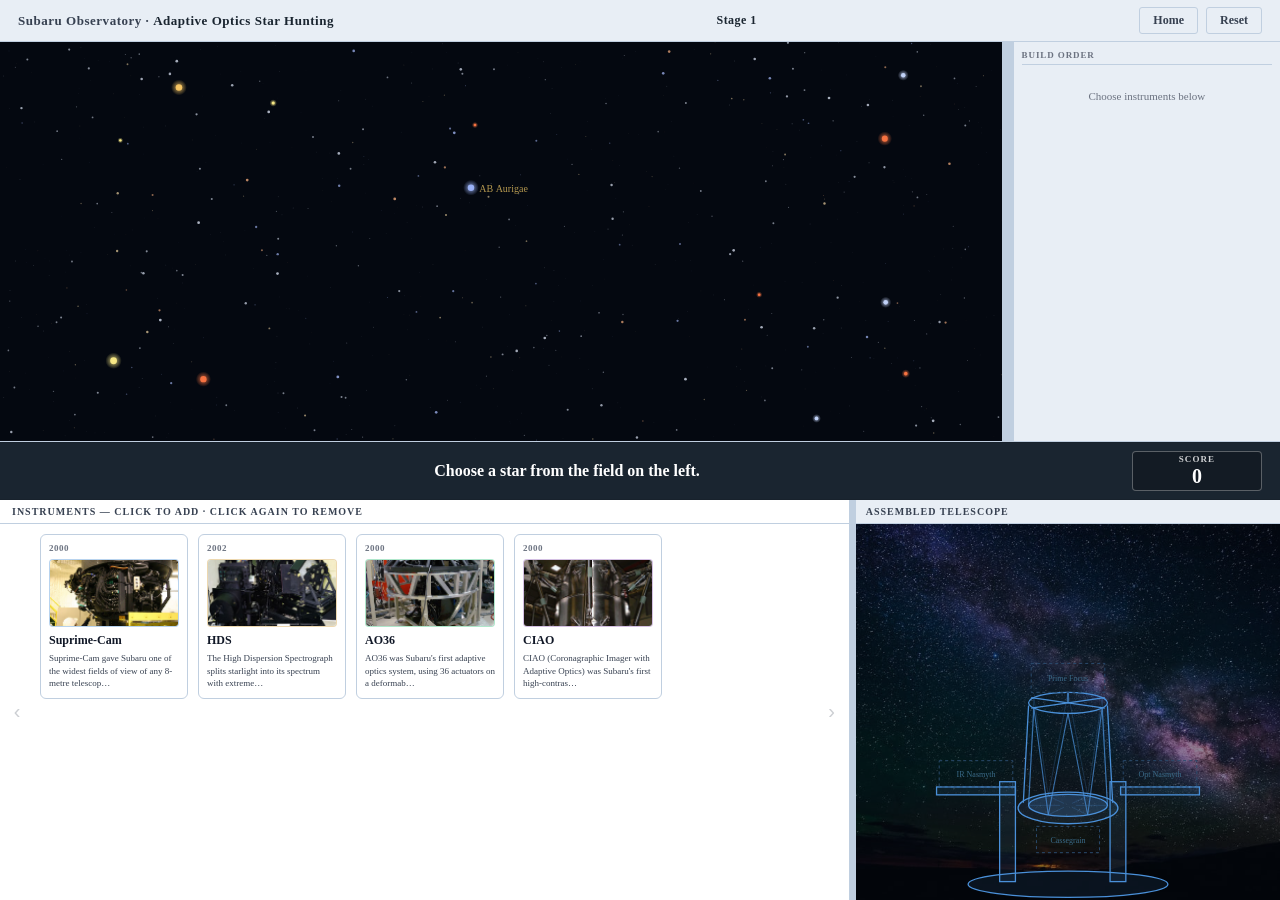
==== commit 1c8e4652: "feat: Add score board, result stats,  and instrument descriptions Score board - Add a score board to" ====
--- a/games/ao-hunter/index.html
+++ b/games/ao-hunter/index.html
@@ -58,7 +58,14 @@
 
   <!-- INSTRUCTION BAR — fixed auto height, never stretches.
        Drag this bar to resize upper vs lower split. -->
-  <div id="instruction-bar">Choose a star from the field on the left.</div>
+  <div id="instruction-bar">
+    <div id="instruction-text">Choose a star from the field on the left.</div>
+    <div id="score-board">
+      <span class="sb-label">SCORE</span>
+      <span id="score-value">0</span>
+      <span id="score-gain"></span>
+    </div>
+  </div>
 
   <!-- LOWER ROW: carousel | construction -->
   <div class="lower-row">
--- a/games/ao-hunter/css/game.css
+++ b/games/ao-hunter/css/game.css
@@ -62,17 +62,58 @@
    ─────────────────────────────────────────────────────── */
 #instruction-bar {
   background:var(--accent);
-  padding:10px 24px;
-  font-size:16px; font-weight:700; color:#fff;
-  text-align:center;
-  white-space:nowrap; overflow:hidden; text-overflow:ellipsis;
-  /* one line only — no flex-shrink concerns because it is an auto grid row */
-  line-height:1.3;
+  display:flex; align-items:center; gap:16px;
+  padding:8px 18px;
+  font-size:16px; font-weight:700; color:#fff; line-height:1.3;
   border-top:1px solid rgba(0,0,0,.08);
   border-bottom:1px solid rgba(0,0,0,.08);
   cursor:row-resize;
-}
+  overflow:hidden;
+}
+
 #instruction-bar:hover { filter:brightness(1.07); }
+
+#instruction-text {
+  flex:1; min-width:0; text-align:center;
+  white-space:nowrap; overflow:hidden; text-overflow:ellipsis;
+}
+
+/* score board */
+#score-board {
+  flex-shrink:0; min-width:130px; position:relative;
+  display:flex; flex-direction:column; align-items:center;
+  padding:3px 14px; line-height:1.1;
+  background:rgba(0,0,0,.25);
+  border:1px solid rgba(255,255,255,.3); border-radius:4px;
+}
+
+.sb-label { font-size:9px; letter-spacing:.12em; opacity:.8; }
+
+#score-value { font-size:20px; font-variant-numeric:tabular-nums; }
+
+#score-gain {
+  position:absolute; right:6px; top:2px;
+  font-size:12px; color:#ffd866; opacity:0; pointer-events:none;
+}
+
+#score-gain.show { animation:scoreGain 1.6s ease-out; }
+@keyframes scoreGain {
+  0%   { opacity:0; transform:translateY(6px); }
+  15%  { opacity:1; }
+  100% { opacity:0; transform:translateY(-8px); }
+}
+
+/* stats in pop-ups */
+.reward-box { max-height:90vh; overflow-y:auto; }
+.result-stats { border-top:1px solid var(--border); padding-top:12px; display:flex; flex-direction:column; gap:8px; }
+.stat-gain { font-size:18px; font-weight:700; color:var(--green); }
+.stat-grid { display:grid; grid-template-columns:repeat(3,1fr); gap:8px; }
+.stat-grid div {
+  background:var(--deep); border:1px solid var(--border); border-radius:4px;
+  padding:6px 4px; display:flex; flex-direction:column;
+}
+.stat-grid b    { font-size:18px; color:var(--accent); }
+.stat-grid span { font-size:10px; color:var(--dim); text-transform:uppercase; letter-spacing:.06em; font-weight:700; }
 
 /* ── UPPER ROW ── */
 .upper-row {
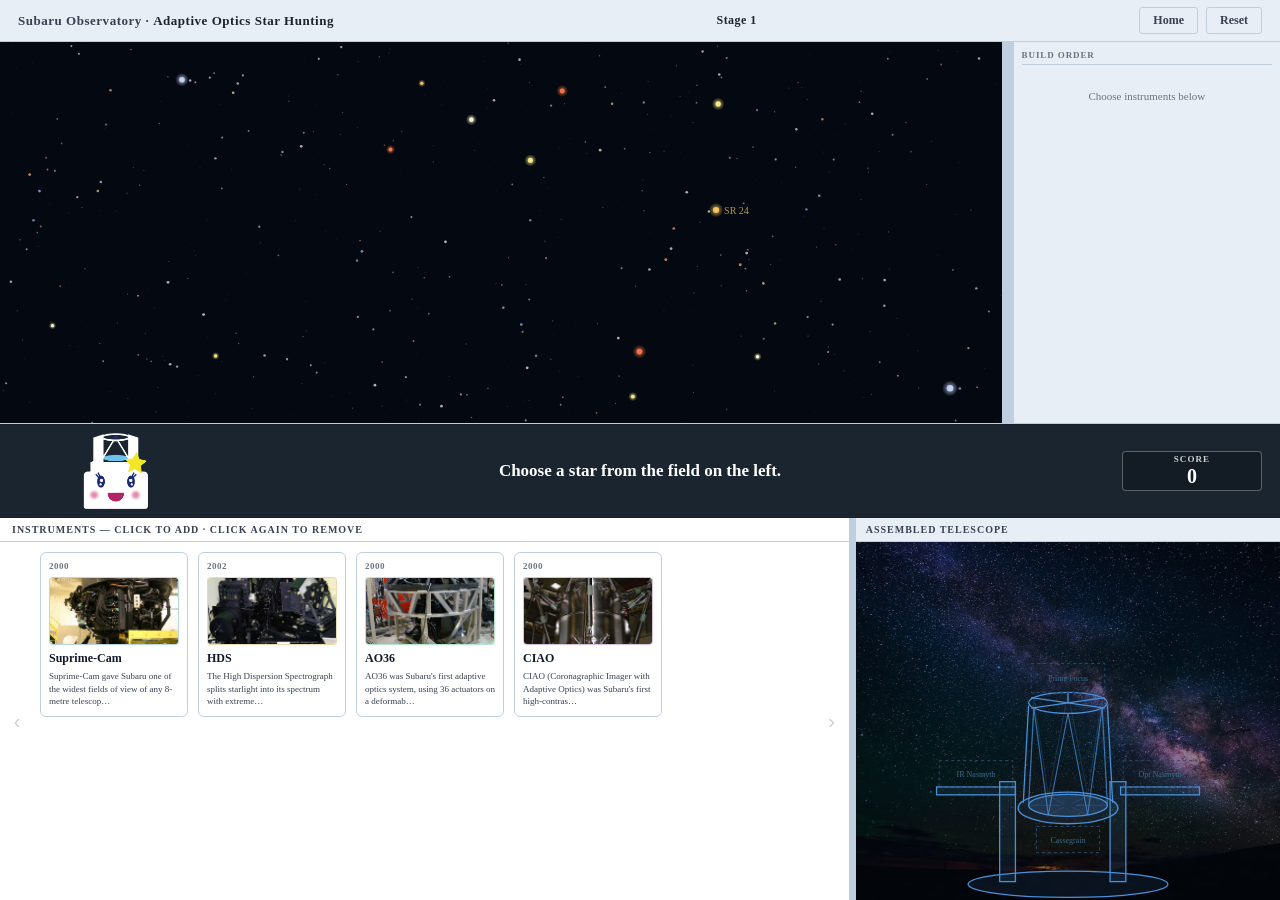
==== commit 9233db30: "design: character image, centered text, fixed score board" ====
--- a/games/ao-hunter/index.html
+++ b/games/ao-hunter/index.html
@@ -59,6 +59,10 @@
   <!-- INSTRUCTION BAR — fixed auto height, never stretches.
        Drag this bar to resize upper vs lower split. -->
   <div id="instruction-bar">
+    <div id="char-wrap">
+      <img id="char-img" src="/assets/character/normal.png" alt="" draggable="false"
+          onerror="this.style.display='none'">
+    </div>
     <div id="instruction-text">Choose a star from the field on the left.</div>
     <div id="score-board">
       <span class="sb-label">SCORE</span>
--- a/games/ao-hunter/css/game.css
+++ b/games/ao-hunter/css/game.css
@@ -64,6 +64,7 @@
   background:var(--accent);
   display:flex; align-items:center; gap:16px;
   padding:8px 18px;
+  min-height: 88px;
   font-size:16px; font-weight:700; color:#fff; line-height:1.3;
   border-top:1px solid rgba(0,0,0,.08);
   border-bottom:1px solid rgba(0,0,0,.08);
@@ -71,16 +72,30 @@
   overflow:hidden;
 }
 
+#char-wrap {
+  flex-shrink:0; width:76px; height:76px;
+  display:flex; align-items:flex-end; justify-content:center;
+  flex:0 0 140px; justify-content:flex-start; padding-left:60px;
+}
+#char-img {
+  height:100%; width:auto; max-width:100%;
+  object-fit:contain; pointer-events:none;
+}
+
 #instruction-bar:hover { filter:brightness(1.07); }
 
 #instruction-text {
-  flex:1; min-width:0; text-align:center;
-  white-space:nowrap; overflow:hidden; text-overflow:ellipsis;
+  flex:1; min-width:0;
+  text-align:center; white-space:normal;
+  font-size:17px; font-weight:700; line-height:1.4;
+  color:#fff;
 }
 
 /* score board */
 #score-board {
-  flex-shrink:0; min-width:130px; position:relative;
+  flex:0 0 140px;            /* 幅140pxで固定、伸び縮みしない */
+  margin-left:auto;          /* 常に右端 */
+  position:relative;
   display:flex; flex-direction:column; align-items:center;
   padding:3px 14px; line-height:1.1;
   background:rgba(0,0,0,.25);
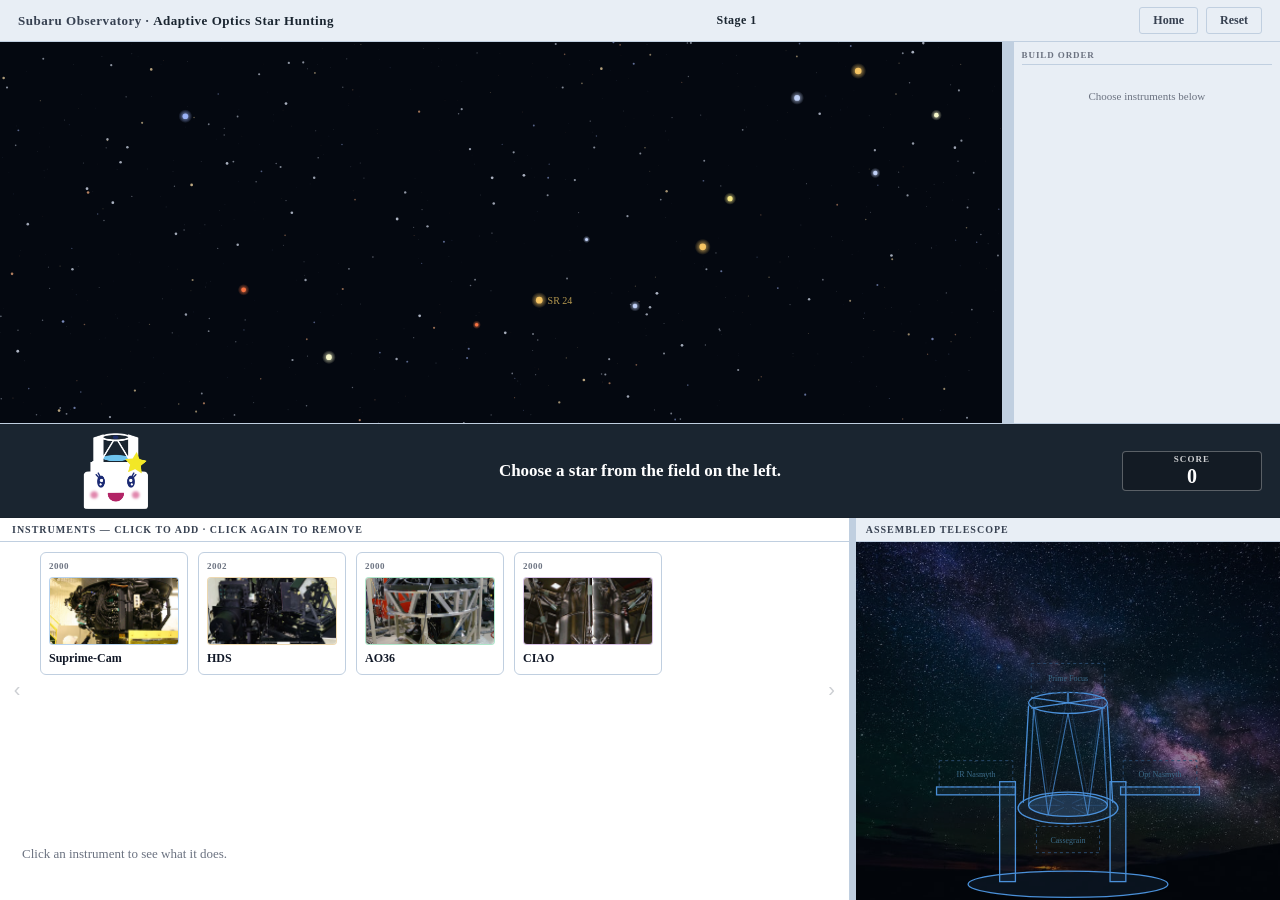
==== commit 8be708cc: "feat: Show kid-friendly instrument description panel and remove clean-image banner - Add a descripti" ====
--- a/games/ao-hunter/index.html
+++ b/games/ao-hunter/index.html
@@ -82,6 +82,7 @@
         <div id="carousel-rail"></div>
         <button class="carousel-arrow" id="carousel-right" onclick="carouselRight()">›</button>
       </div>
+      <div id="instr-desc"></div>
     </div>
 
     <div class="v-divider" id="div-carousel-construct"></div>
--- a/games/ao-hunter/css/game.css
+++ b/games/ao-hunter/css/game.css
@@ -287,6 +287,16 @@
 }
 #construction-canvas { flex:1; display:block; width:100%; background:var(--canvas-bg);min-height:0; height:100%;}
 
+.carousel-wrap { min-height:0; }
+.carousel-body { min-height:0; }
+#instr-desc {
+  flex-shrink:0; margin:0 10px 8px; padding:8px 12px; min-height:56px;
+  background:#fff; color:var(--text);
+  border:none; border-radius:4px;
+}
+.desc-text  { font-size:20px; line-height:1.4; }
+.desc-empty { font-size:13px; color:var(--dim); }
+
 /* ── RESULT BANNER — fixed to bottom of screen, never affects layout ── */
 #result-banner {
   position:fixed; bottom:0; left:0; right:0; z-index:50;
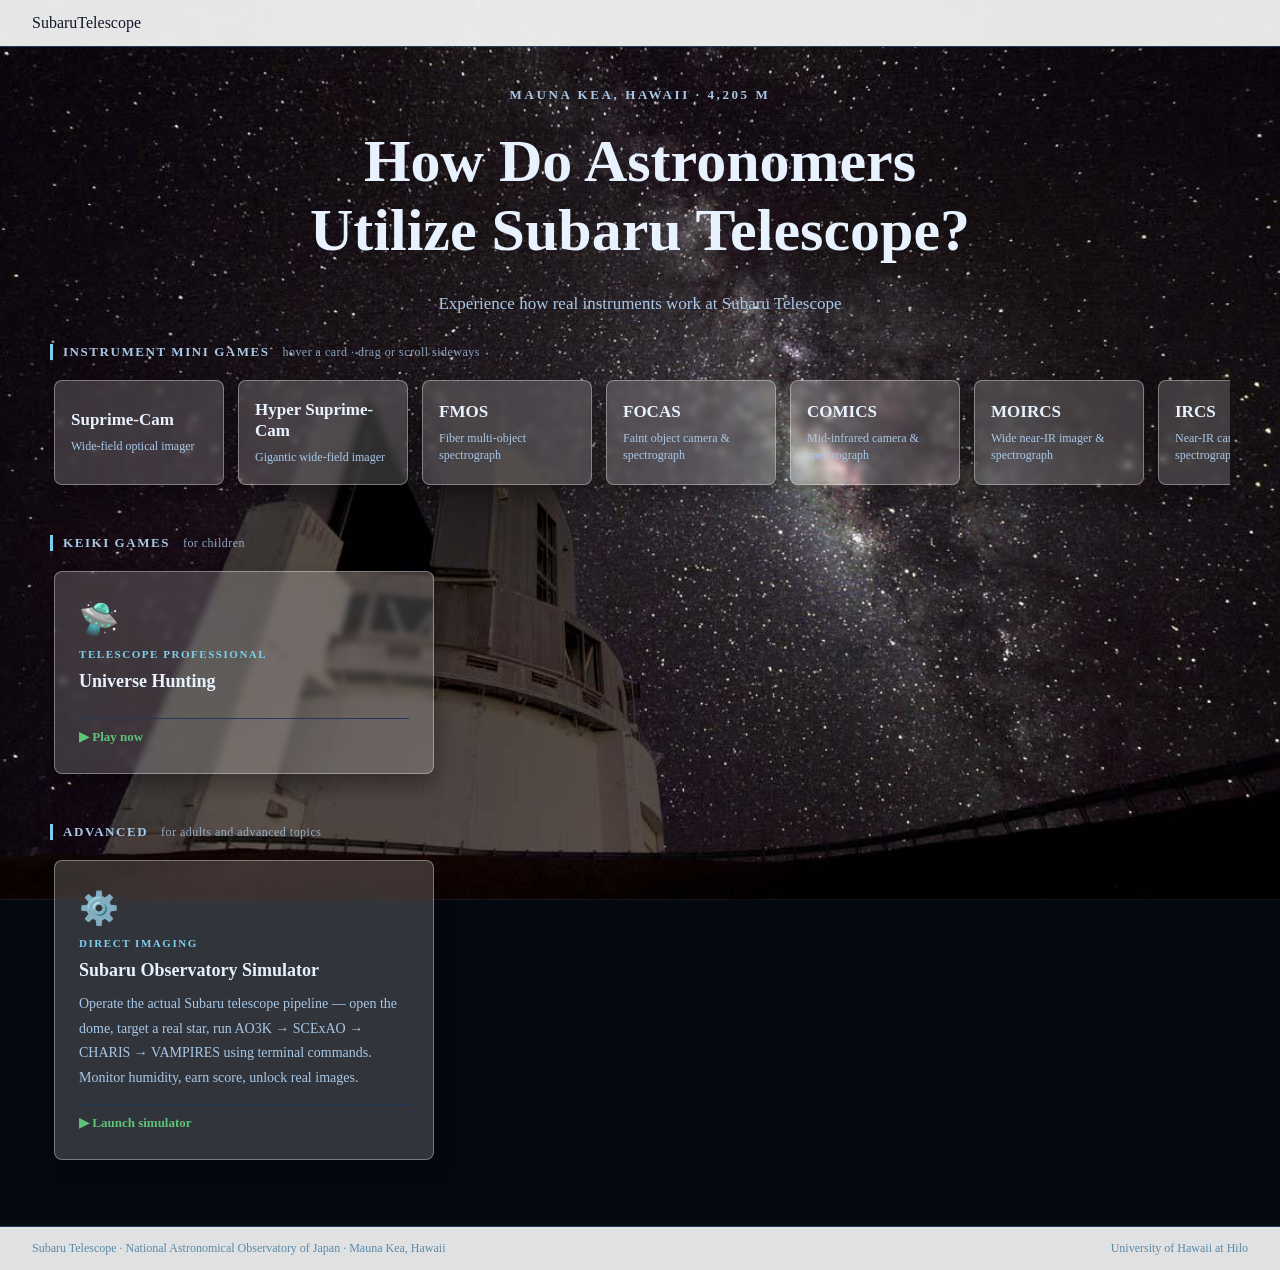
==== commit 3c171337: "feat: add minigames in the home page including quiz and interactive" ====
--- a/games/ao-hunter/index.html
+++ b/games/ao-hunter/index.html
@@ -2,6 +2,15 @@
 <html lang="en">
 <head>
 <meta charset="UTF-8">
+<!-- RETIRED — AO Hunter was replaced by Universe Hunting (games/telescope-pro).
+     Anyone who still reaches this page (old bookmark, typed URL) is sent back
+     to the home page before the game loads. The leftover demo-mode flag is
+     cleared too. To bring the game back, delete this <script> block and
+     restore the card in the home page. -->
+<script>
+try { sessionStorage.removeItem('ao_demo'); } catch (e) {}
+window.location.replace('../../index.html');
+</script>
 <meta name="viewport" content="width=device-width,initial-scale=1.0">
 <title>Adaptive Optics Star Hunting — Subaru Observatory</title>
 <link rel="stylesheet" href="css/game.css">
